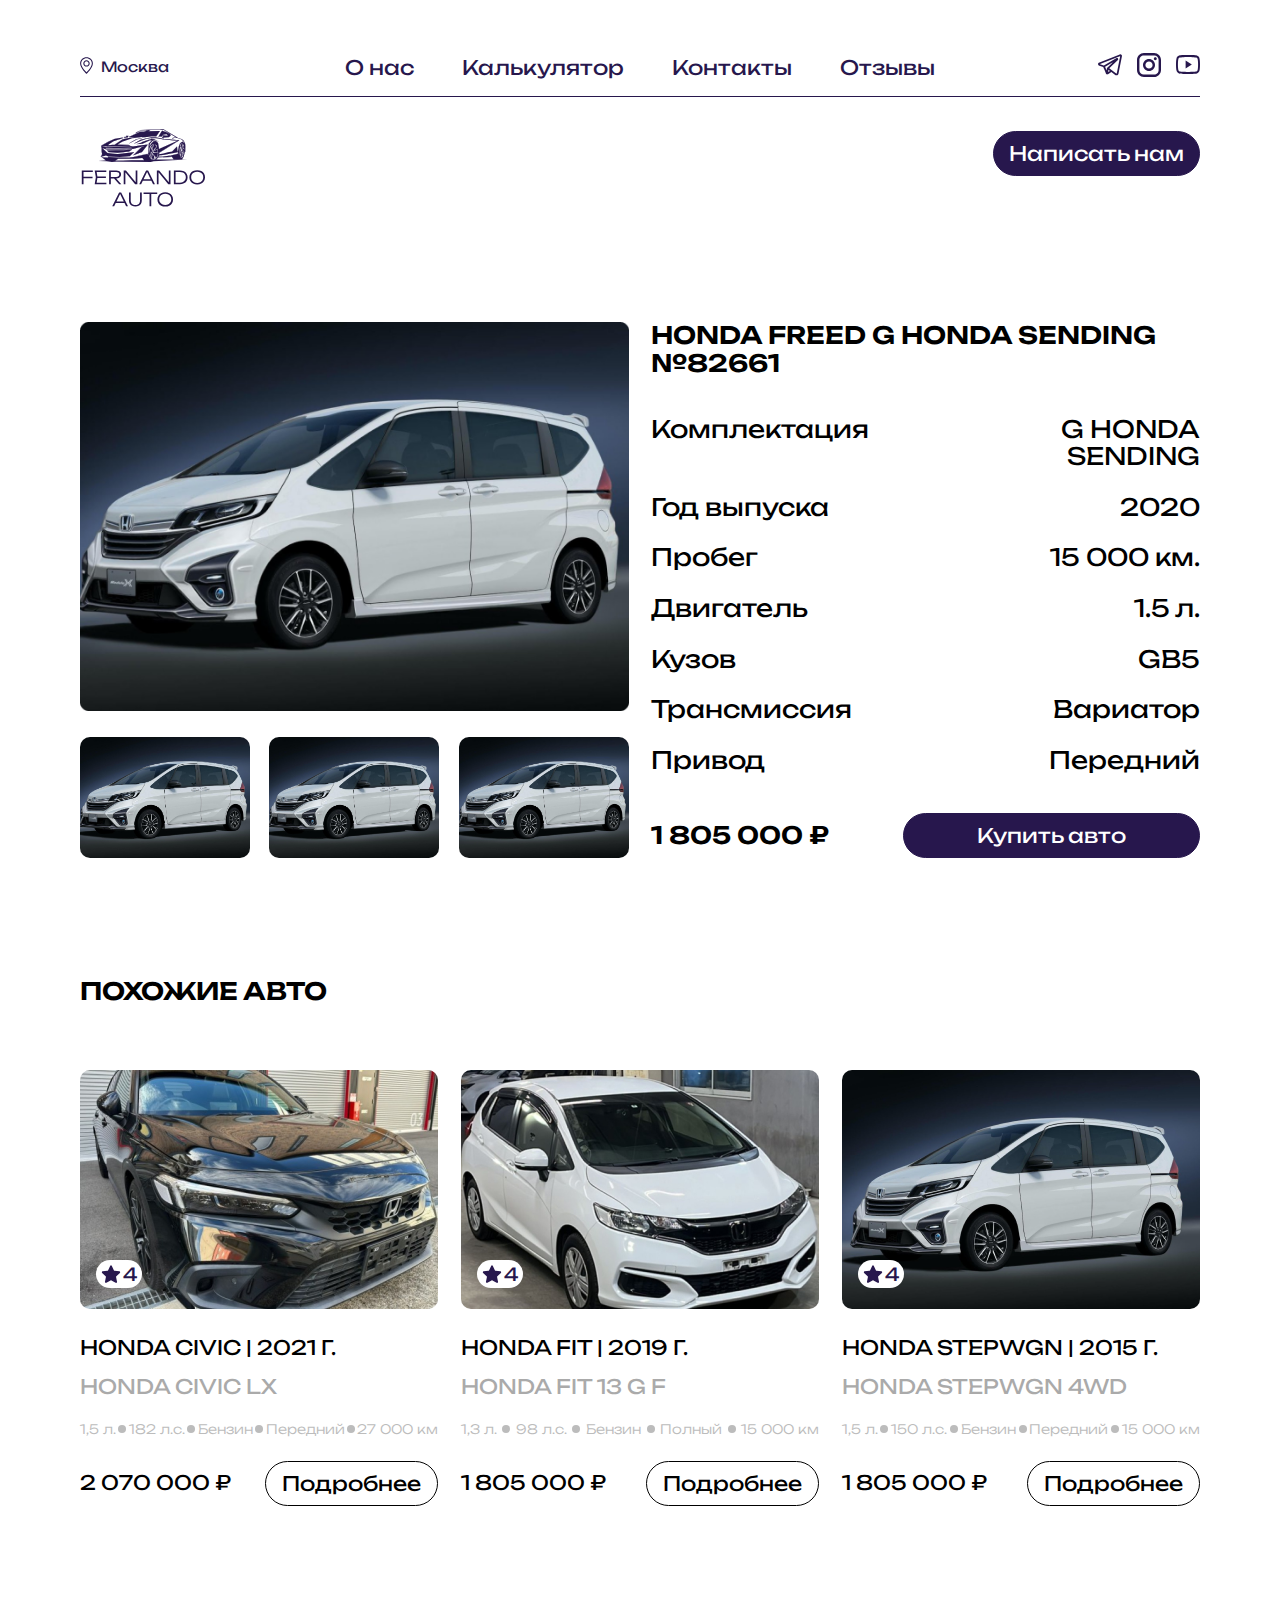
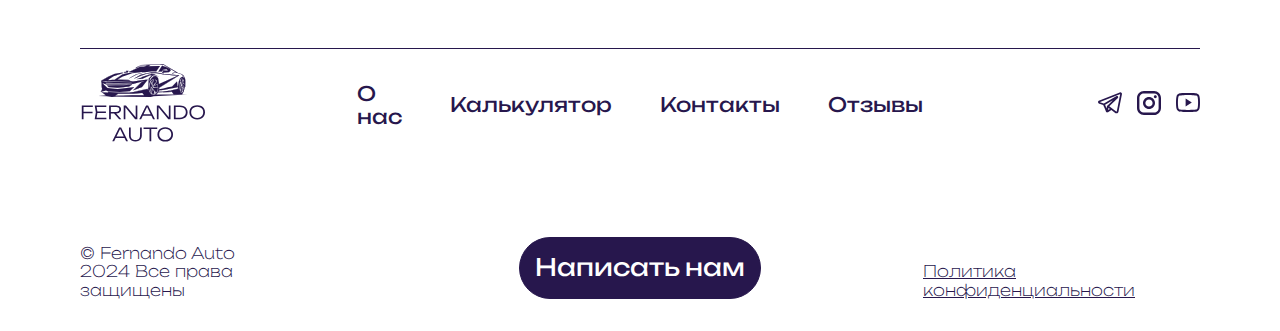
==== pages/auto/auto.html @ 006fdbab "desktop all pages add commit" ====
<!DOCTYPE html>
<html lang="en">

<head>
    <meta charset="UTF-8">
    <meta name="viewport" content="width=device-width, initial-scale=1.0">
    <link rel="stylesheet" href="../../normalize.css">
    <link rel="stylesheet" href="./auto.css">
    <title>Fernando Auto || Автомобиль</title>
</head>

<body>
    <div id="root">
        <!-- Header -->
        <header>
            <ul class="location">
                <li class="location__item"><img class="location__img" src="../../images/location_dark.svg"
                        alt="location-image"></img></li>
                <li class="location__item">
                    <div class="location__text">Москва</div>
                </li>

            </ul>
            <ul class="top-menu">
                <li class="top-menu__item"><a class="top-menu__item__link" href="../../index.html">О нас</a></li>
                <li class="top-menu__item"><a class="top-menu__item__link"
                        href="../calculator/calculator.html">Калькулятор</a></li>
                <li class="top-menu__item"><a class="top-menu__item__link" href="../../index.html">Контакты</a></li>
                <li class="top-menu__item"><a class="top-menu__item__link" href="../reviews/reviews.html">Отзывы</a></li>
            </ul>
            <ul class="socials">
                <li class="socials__item">
                    <a class="socials__item__link" href="#">
                        <img class="socials__item__img" src="../../images/telegram_dark.svg" alt="telegram-icon">
                    </a>
                </li>
                <li class="socials__item">
                    <a class="socials__item__link" href="#">
                        <img class="socials__item__img" src="../../images/instagram_dark.svg" alt="instagram-icon">
                    </a>
                </li>
                <li class="socials__item">
                    <a class="socials__item__link" href="#">
                        <img class="socials__item__img" src="../../images/youtube_dark.svg" alt="youtube-icon">
                    </a>
                </li>
            </ul>
            <a class="logo__link" href="../../index.html"><img class="logo__img" src="../../images/logo_dark.svg"
                    alt="Логотип компании Fernando Auto"></img></a>
            <button type="submit" class="feedback write">Написать нам</button>
        </header>
        <main>
            <!-- Конкретное авто -->
            <section class="auto">
                <div class="auto__card">
                    <div class="auto__card__img">
                        <img class="auto__card__img__main" src="../../images/auto_card.png" alt="auto image">
                        <div class="auto__card__img__extra">
                            <img class="auto__card__img__extra__item" src="../../images/auto_card.png" alt="auto image">
                            <img class="auto__card__img__extra__item" src="../../images/auto_card.png" alt="auto image">
                            <img class="auto__card__img__extra__item" src="../../images/auto_card.png" alt="auto image">
                        </div>
                    </div>
                    <div class="auto__card__description">
                        <div class="auto__card__title">HONDA FREED G HONDA SENDING №82661</div>
                        <div class="auto__card__specifications">
                            <div class="auto__card__specification equipment">
                                <div class="auto__card__specification__name">Комплектация</div>
                                <div class="auto__card__specification__value">G HONDA SENDING</div>
                            </div>
                            <div class="auto__card__specification year">
                                <div class="auto__card__specification__name">Год выпуска</div>
                                <div class="auto__card__specification__value">2020</div>
                            </div>
                            <div class="auto__card__specification mileage">
                                <div class="auto__card__specification__name">Пробег</div>
                                <div class="auto__card__specification__value">15 000 км.</div>
                            </div>
                            <div class="auto__card__specification engine">
                                <div class="auto__card__specification__name">Двигатель</div>
                                <div class="auto__card__specification__value">1.5 л.</div>
                            </div>
                            <div class="auto__card__specification body">
                                <div class="auto__card__specification__name">Кузов</div>
                                <div class="auto__card__specification__value">GB5</div>
                            </div>
                            <div class="auto__card__specification transmission">
                                <div class="auto__card__specification__name">Трансмиссия</div>
                                <div class="auto__card__specification__value">Вариатор</div>
                            </div>
                            <div class="auto__card__specification drive">
                                <div class="auto__card__specification__name">Привод</div>
                                <div class="auto__card__specification__value">Передний</div>
                            </div>

                        </div>
                        <div class="auto__card__footer">
                            <div class="auto__card__price">1 805 000 ₽</div>
                            <button class="auto__card__button order">Купить авто</button>
                        </div>
                    </div>

                </div>
                <div class="auto__similar">
                    <div class="auto__similar__title">
                        похожие авто
                    </div>
                    <div class="auto__similar__contaiter">
                        <div class="auto__similar__card">
                            <div class="auto__similar__card__rating">
                                <img class="auto__similar__card__rating__img" src="../../images/star.svg" alt="star">
                                <div class="auto__similar__card__rating__value">4</div>
                            </div>
                            <img class="auto__similar__card__img" src="../../images/similar_auto1.png" alt="auto image">
                            <div class="auto__similar__card__title"><span
                                    class="auto__similar__card__title__model">HONDA CIVIC</span> |
                                <span class="auto__similar__card__title__year">2021 г.</span>
                            </div>
                            <div class="auto__similar__card__subtitle">HONDA CIVIC LX</div>
                            <div class="auto__similar__card__properties">
                                <div class="auto__similar__card__propertie">1,5 л.</div>
                                <div class="separator"></div>
                                <div class="auto__similar__card__propertie">182 л.с.</div>
                                <div class="separator"></div>
                                <div class="auto__similar__card__propertie">Бензин</div>
                                <div class="separator"></div>
                                <div class="auto__similar__card__propertie">Передний</div>
                                <div class="separator"></div>
                                <div class="auto__similar__card__propertie">27 000 км</div>
                            </div>
                            <div class="auto__similar__card__footer">
                                <div class="auto__similar__card__price">2 070 000 ₽</div>
                                <a href="../auto/auto.html"><button
                                        class="auto__similar__card__about">Подробнее</button></a>
                            </div>
                        </div>
                        <div class="auto__similar__card">
                            <div class="auto__similar__card__rating">
                                <img class="auto__similar__card__rating__img" src="../../images/star.svg" alt="star">
                                <div class="auto__similar__card__rating__value">4</div>
                            </div>
                            <img class="auto__similar__card__img" src="../../images/similar_auto2.png" alt="auto image">
                            <div class="auto__similar__card__title"><span
                                    class="auto__similar__card__title__model">HONDA FIT</span> |
                                <span class="auto__similar__card__title__year">2019 г.</span>
                            </div>
                            <div class="auto__similar__card__subtitle">HONDA FIT 13 G F</div>
                            <div class="auto__similar__card__properties">
                                <div class="auto__similar__card__propertie">1,3 л.</div>
                                <div class="separator"></div>
                                <div class="auto__similar__card__propertie">98 л.с.</div>
                                <div class="separator"></div>
                                <div class="auto__similar__card__propertie">Бензин</div>
                                <div class="separator"></div>
                                <div class="auto__similar__card__propertie">Полный</div>
                                <div class="separator"></div>
                                <div class="auto__similar__card__propertie">15 000 км</div>
                            </div>
                            <div class="auto__similar__card__footer">
                                <div class="auto__similar__card__price">1 805 000 ₽</div>
                                <a href="../auto/auto.html"><button
                                        class="auto__similar__card__about">Подробнее</button></a>
                            </div>
                        </div>
                        <div class="auto__similar__card">
                            <div class="auto__similar__card__rating">
                                <img class="auto__similar__card__rating__img" src="../../images/star.svg" alt="star">
                                <div class="auto__similar__card__rating__value">4</div>
                            </div>
                            <img class="auto__similar__card__img" src="../../images/similar_auto3.png" alt="auto image">
                            <div class="auto__similar__card__title"><span
                                    class="auto__similar__card__title__model">HONDA STEPWGN</span> |
                                <span class="auto__similar__card__title__year">2015 г.</span>
                            </div>
                            <div class="auto__similar__card__subtitle">HONDA STEPWGN 4WD </div>
                            <div class="auto__similar__card__properties">
                                <div class="auto__similar__card__propertie">1,5 л.</div>
                                <div class="separator"></div>
                                <div class="auto__similar__card__propertie">150 л.с.</div>
                                <div class="separator"></div>
                                <div class="auto__similar__card__propertie">Бензин</div>
                                <div class="separator"></div>
                                <div class="auto__similar__card__propertie">Передний</div>
                                <div class="separator"></div>
                                <div class="auto__similar__card__propertie">15 000 км</div>
                            </div>
                            <div class="auto__similar__card__footer">
                                <div class="auto__similar__card__price">1 805 000 ₽</div>
                                <a href="../auto/auto.html"><button
                                        class="auto__similar__card__about">Подробнее</button></a>
                            </div>
                        </div>

                    </div>
                </div>
            </section>
        </main>
        <!-- Footer -->
        <footer>
            <a class="footer__logo__link" href="../../index.html">
                <img class="footer__logo__img" src="../../images/logo_dark.svg"
                    alt="Логотип компании Fernando Auto"></img>
            </a>
            <ul class="footer-menu">
                <li class="footer-menu__item"><a class="footer-menu__item__link" href="../../index.html">О нас</a></li>
                <li class="footer-menu__item"><a class="footer-menu__item__link"
                        href="../calculator/calculator.html">Калькулятор</a></li>
                <li class="footer-menu__item"><a class="footer-menu__item__link" href="../../index.html">Контакты</a></li>
                <li class="footer-menu__item"><a class="footer-menu__item__link" href="../reviews/reviews.html">Отзывы</a></li>
            </ul>
            <ul class="footer__socials">
                <li class="footer__socials__item">
                    <a class="footer__socials__item__link" href="#">
                        <img class="footer__socials__item__img" src="../../images/telegram_dark.svg"
                            alt="telegram-icon">
                    </a>
                </li>
                <li class="footer__socials__item">
                    <a class="footer__socials__item__link" href="#">
                        <img class="footer__socials__item__img" src="../../images/instagram_dark.svg"
                            alt="instagram-icon">
                    </a>
                </li>
                <li class="footer__socials__item">
                    <a class="footer__socials__item__link" href="#">
                        <img class="footer__socials__item__img" src="../../images/youtube_dark.svg" alt="youtube-icon">
                    </a>
                </li>
            </ul>
            <div class="footer__license">© Fernando Auto 2024
                Все права защищены</div>
            <button type="submit" class="footer__button write">Написать нам</button>
            <div class="footer__confidentiality"><a class="footer__confidentiality__link" href="#">Политика
                    конфиденциальности</a></div>
        </footer>
    </div>

    <!-- Оставить заявку -->
    <div class="popup hidden">
        <div class="popup__container">
            <button class="popup__close" type="submit">
                <span class="visually-hidden">Кнопка закрытия окна</span>
            </button>
            <form class="popup__content">
                <label>
                    <input type="text" name="name" class="popup__content__item name" placeholder="ФИО" />
                </label>
                <label>
                    <input type="text" name="phone" class="popup__content__item phone" placeholder="+7 999 999 99 99" />
                </label>
                <label>
                    <input type="text" name="email" class="popup__content__item email" placeholder="Email" />
                </label>
                <label>
                    <span>Какой автомобиль Вас интересует?</span>
                    <textarea type="text" name="details" class="popup__content__item details"
                        placeholder="Марка, модель, год, пробег, комплектация и бюджет"></textarea>
                </label>
                <button class="popup__button" type="submit">Отправить</button>
            </form>
        </div>
    </div>
    <!-- Задать вопрос -->
    <div class="popup2 hidden">
        <div class="popup2__container">
            <button class="popup2__close" type="submit">
                <span class="visually-hidden">Кнопка закрытия окна</span>
            </button>
            <form class="popup2__content">
                <label>
                    <input type="text" name="name" class="popup2__content__item name" placeholder="ФИО" />
                </label>
                <label>
                    <input type="text" name="phone" class="popup2__content__item phone"
                        placeholder="+7 999 999 99 99" />
                </label>
                <label>
                    <input type="text" name="email" class="popup2__content__item email" placeholder="Email" />
                </label>
                <label>
                    <span>Напишите свой вопрос в поле ниже</span>
                    <textarea type="text" name="details" class="popup2__content__item details"
                        placeholder="Комментарий"></textarea>
                </label>
                <button class="popup2__button" type="submit">Отправить</button>
            </form>
        </div>
    </div>
    <script src="./auto.js"></script>
</body>

</html>
---- pages/auto/auto.css ----
@font-face {
  font-family: Unbounded;
  src: url("../../fonts/Unbounded/Unbounded-VariableFont_wght.ttf");
}

@font-face {
  font-family: TTTravels;
  src: url("../../fonts/TTTravels/TTTravels-Regular.ttf");
}

* {
  --text-color: #ffffff;
  --bg-color: #27174d;

  list-style-type: none;
  box-sizing: border-box;
  text-decoration: none;
  margin: 0;
  padding: 0;

  font-family: Unbounded;
}

select {
  -webkit-appearance: none;
  -moz-appearance: none;
  appearance: none;
}

html,
body,
#root {
  width: 100%;

  position: relative;
}

/* Header */

header {
  display: grid;

  grid-template-columns: 1fr 3fr 1fr;
  grid-template-rows: 0.3fr 0.7fr;

  padding: 48px 80px 0;

  /* position: absolute; */

  width: 100%;

  top: 48px;
  left: 0;

  color: var(--bg-color);

  z-index: 10;
}

.location {
  grid-row: 1;
  grid-column: 1;
  align-self: center;

  display: flex;
  flex-wrap: nowrap;
  align-items: center;
  gap: 8px;

  height: 49px;

  border-bottom: 1px solid var(--bg-color);
  padding-bottom: 10px;
}

.location__img {
  width: 12.75px;
  height: 17px;

  cursor: pointer;
}

.location__text {
  font-size: 14px;
  font-weight: 400;
  text-align: left;
}

.top-menu {
  grid-row: 1;
  grid-column: 2;
  align-self: center;

  display: flex;
  flex-wrap: nowrap;
  align-items: center;
  justify-content: center;
  gap: 48px;

  height: 49px;

  border-bottom: 1px solid var(--bg-color);
  padding-bottom: 10px;
}

.top-menu__item__link {
  font-size: 20px;
  font-weight: 400;

  color: var(--bg-color);
}

.socials {
  grid-row: 1;
  grid-column: 3;
  align-self: center;

  display: flex;
  flex-wrap: nowrap;
  align-items: center;
  justify-content: flex-end;
  gap: 15px;

  width: 100%;
  height: 49px;

  border-bottom: 1px solid var(--bg-color);
  padding-bottom: 10px;
}

.socials__item__img {
  width: 24px;
  height: 24px;
}

.logo__link {
  grid-row: 2;
  grid-column: 1;

  display: flex;
  align-items: flex-end;

  height: 113px;
}

.logo__img {
  width: 126px;
  height: 81px;
}

.feedback {
  grid-row: 2;
  grid-column: 3;
  align-self: center;
  justify-self: end;

  width: 207px;
  height: 45px;

  padding: 10px 15px;

  border: 1px solid var(--bg-color);
  border-radius: 50px;

  background-color: var(--bg-color);

  color: var(--text-color);
  font-size: 20px;
  font-weight: 400;

  cursor: pointer;
}

.feedback:focus {
  color: #4e23f0;
}

.feedback:hover {
  color: var(--bg-color);
  background-color: transparent;
}

/* Конкретное авто */

.auto {
  padding: 112px 80px 0;
}

.auto__card {
  display: flex;
  flex-wrap: nowrap;
  justify-content: space-between;
}

.auto__card__img {
  width: 49%;
  border-radius: 10px;
}

.auto__card__img__main {
  width: 100%;
  margin-bottom: 23px;
}

.auto__card__img__extra {
  display: flex;
  flex-wrap: nowrap;
  justify-content: space-between;
}

.auto__card__img__extra__item {
  width: 31%;
  border-radius: 10px;
}

.auto__card__description {
  width: 49%;

  display: flex;
  flex-direction: column;
  justify-content: space-between;
}

.auto__card__title {
  font-size: 24px;
  font-weight: 600;
}

.auto__card__specification {
  display: flex;
  justify-content: space-between;

  font-size: 24px;
  font-weight: 400;

  margin-bottom: 23px;
}

.auto__card__specification:last-child {
  margin-bottom: 0;
}

.auto__card__specification__name {
  width: 49%;
}

.auto__card__specification__value {
  width: 49%;
  text-align: right;
}

.auto__card__footer {
  display: flex;
  justify-content: space-between;
  align-items: center;
}

.auto__card__price {
  font-size: 24px;
  font-weight: 600;
}

.auto__card__button {
  width: 297px;
  padding: 10px 16px;

  border-radius: 50px;
  background-color: var(--bg-color);
  border: 1px solid var(--bg-color);
  color: var(--text-color);

  font-size: 20px;
  font-weight: 400;

  cursor: pointer;
}

.auto__card__button:hover {
  background-color: var(--text-color);

  color: var(--bg-color);
}

.auto__similar {
  padding: 120px 0 0;
}

.auto__similar__title {
  font-size: 24px;
  font-weight: 600;
  text-transform: uppercase;
  padding-bottom: 64px;
}

.auto__similar__contaiter {
  display: flex;
  flex-wrap: wrap;
  justify-content: space-between;

  width: 100%;
}

.auto__similar__card {
  width: 32%;
  position: relative;
  padding-bottom: 30px;
}

.auto__similar__card__rating {
  position: absolute;
  top: 190px;
  left: 16px;

  display: flex;
  gap: 2px;

  align-items: end;

  background-color: var(--text-color);

  padding: 4px 5px;

  border-radius: 20px;
}

.auto__similar__card__rating__img {
  width: 20px;
  height: 20px;
}

.auto__similar__card__rating__value {
  color: var(--bg-color);
  font-size: 18px;
  font-weight: 400;
}

.auto__similar__card__img {
  width: 100%;
  height: 239px;

  border-radius: 10px;
  object-fit: cover;
}

.auto__similar__card__title {
  padding: 24px 0 16px;

  font-size: 20px;
  font-weight: 400;
  text-transform: uppercase;
}

.auto__similar__card__subtitle {
  font-size: 20px;
  font-weight: 400;
  text-transform: uppercase;
  color: #aaaaaa;
}

.auto__similar__card__properties {
  display: flex;
  flex-wrap: nowrap;
  justify-content: space-between;
  align-items: center;

  padding: 24px 0;
}

.auto__similar__card__propertie {
  color: #bcbcbc;

  font-size: 13px;
  font-weight: 300;
}

.separator {
  width: 8px;
  height: 8px;
  border-radius: 50%;
  background-color: #bcbcbc;
}

.auto__similar__card__footer {
  display: flex;
  justify-content: space-between;
  align-items: center;
}

.auto__similar__card__price {
  font-family: Unbounded;
  font-size: 20px;
  font-weight: 400;
  line-height: 24.8px;
  text-align: left;
}

.auto__similar__card__about {
  padding: 10px 16px;

  border-radius: 50px;
  border: 1px solid #000000;

  font-size: 20px;
  font-weight: 400;

  background-color: transparent;

  cursor: pointer;
}

.auto__similar__card__about:hover {
  background-color: var(--bg-color);
  color: var(--text-color);
  border: 1px solid var(--bg-color);
}

/* Footer */

footer {
  display: grid;

  grid-template-columns: 1fr 2fr 1fr;
  grid-template-rows: 45fr 55fr;

  padding: 112px 80px 32px;

  width: 100%;

  color: var(--bg-color);
}

.footer__logo__link {
  grid-row: 1;
  grid-column: 1;

  display: flex;
  align-items: flex-end;

  height: 113px;

  border-top: 1px solid var(--bg-color);
}

.footer__logo__img {
  width: 126px;
  height: 81px;

  align-self: center;
}

.footer-menu {
  grid-row: 1;
  grid-column: 2;
  align-self: center;

  display: flex;
  flex-wrap: nowrap;
  align-items: center;
  justify-content: center;
  gap: 48px;

  height: 113px;

  border-top: 1px solid var(--bg-color);
}

.footer-menu__item__link {
  font-size: 20px;
  font-weight: 400;

  color: var(--bg-color);
}

.footer__socials {
  grid-row: 1;
  grid-column: 3;
  align-self: center;

  display: flex;
  flex-wrap: nowrap;
  align-items: center;
  justify-content: flex-end;
  gap: 15px;

  width: 100%;
  height: 113px;

  border-top: 1px solid var(--bg-color);
}

.footer__socials__item__img {
  width: 24px;
  height: 24px;
}

.footer__license {
  grid-row: 2;
  grid-column: 1;

  align-self: end;
  justify-self: start;

  font-size: 16px;
  font-weight: 200;

  width: 208px;
}

.footer__button {
  grid-row: 2;
  grid-column: 2;

  align-self: end;
  justify-self: center;

  border: 1px solid var(--bg-color);
  background-color: var(--bg-color);
  color: var(--text-color);

  font-size: 24px;
  font-weight: 400;

  width: 242px;
  height: 62px;

  padding: 14px;

  border-radius: 50px;

  cursor: pointer;
}

.footer__button:focus {
  background-color: #4e23f0;
  border: 1px solid #4e23f0;
}

.footer__button:hover {
  background-color: transparent;
  border: 1px solid var(--bg-color);
  color: var(--bg-color);
}

.footer__confidentiality {
  grid-row: 2;
  grid-column: 3;

  justify-items: end;

  align-self: end;
  justify-self: center;

  font-size: 16px;
  font-weight: 200;
}

.footer__confidentiality__link {
  font-size: 16px;
  font-weight: 200;

  color: var(--bg-color);

  text-decoration: underline;
}

/* Форма обратной связи */
.popup,
.popup2 {
  position: fixed;

  top: 0;

  display: flex;
  justify-content: center;
  align-items: center;

  width: 100%;
  height: 100%;

  background-color: rgba(0, 0, 0, 0.6);

  z-index: 10;
}

.popup__container,
.popup2__container {
  background-color: #4822a1;

  color: var(--text-color);

  width: 584px;
  height: 611px;

  border-radius: 10px;

  position: absolute;

  padding: 44px 40px;

  font-size: 20px;
  font-weight: 300px;
}

.popup__close,
.popup2__close {
  position: absolute;
  top: 16px;
  right: 16px;

  width: 16px;
  height: 16px;

  background-image: url("../../images/close.svg");
  background-repeat: no-repeat;
  background-color: initial;
  background-size: cover;

  border: none;

  cursor: pointer;
}

.visually-hidden {
  position: absolute;

  width: 1px;
  height: 1px;

  margin: -1px;
  padding: 0;

  border: 0;

  clip: rect(0 0 0 0);
  overflow: hidden;
}

.popup__content__item,
.popup2__content__item {
  width: 100%;
  height: 57px;

  border: 1px solid var(--text-color);

  font-size: 20px;
  font-weight: 300;

  margin-bottom: 34px;

  background-color: #4822a1;

  padding: 16px;

  border-radius: 30px;

  color: var(--text-color);
}

.popup__content__item::placeholder,
.popup2__content__item::placeholder {
  color: var(--text-color);
}

.details {
  min-height: 116px;
}

label span {
  display: block;

  font-size: 16px;
  font-weight: 300;

  margin-bottom: 8px;

  padding-left: 10px;
}

.popup__button,
.popup2__button {
  width: 100%;

  font-size: 32px;
  font-weight: 300;

  padding: 16px 10px;

  border-radius: 30px;
  border: 1px solid var(--text-color);
  background-color: var(--text-color);
  color: #000000;

  cursor: pointer;
}

.popup__button:hover,
.popup2__button:hover {
  background-color: transparent;
  color: var(--text-color);
}

.hidden {
  display: none;
}

.selected {
  color: #4e23f0;
}
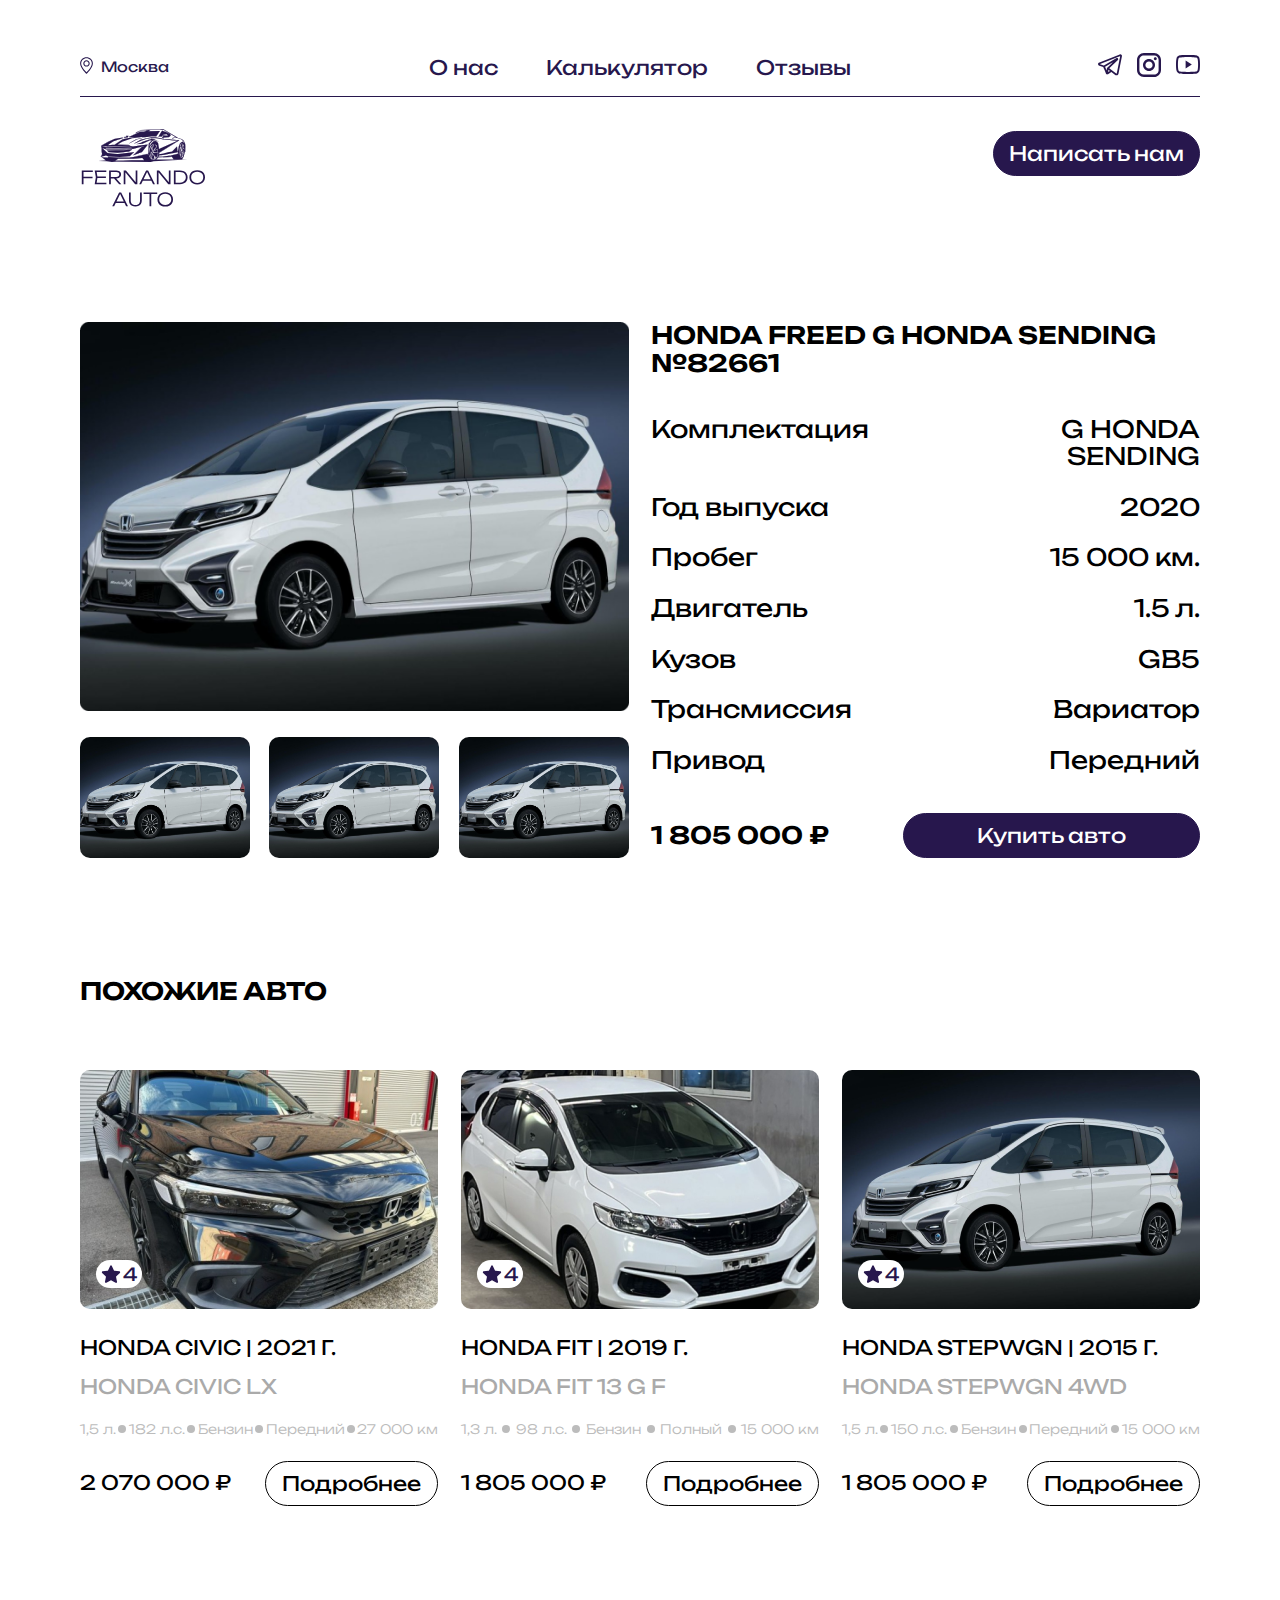
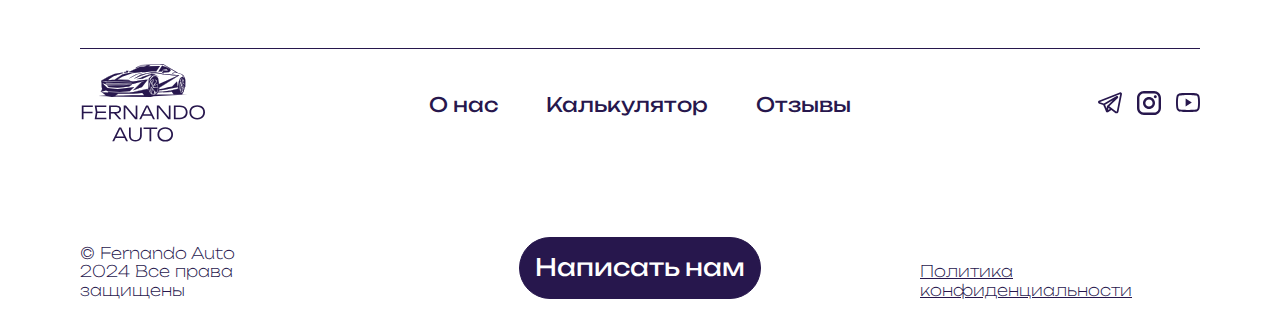
==== commit 4769835b: "mobile pages add commit" ====
--- a/pages/auto/auto.html
+++ b/pages/auto/auto.html
@@ -19,14 +19,21 @@
                 <li class="location__item">
                     <div class="location__text">Москва</div>
                 </li>
-
+            </ul>
+            <img class="hamburger-menu" src="../../images/hamburger_dark.svg" alt="hamburger menu">
+            <ul class="hamburger-menu__list hidden">
+                <li class="hamburger-menu__item"><a href="../../index.html">О нас</a></li>
+                <li class="hamburger-menu__item"><a href="../calculator/calculator.html">Калькулятор</a></li>
+                <!-- <li class="hamburger-menu__item"><a href="../../index.html">Контакты</a></li> -->
+                <li class="hamburger-menu__item"><a href="../reviews/reviews.html">Отзывы</a></li>
             </ul>
             <ul class="top-menu">
                 <li class="top-menu__item"><a class="top-menu__item__link" href="../../index.html">О нас</a></li>
                 <li class="top-menu__item"><a class="top-menu__item__link"
                         href="../calculator/calculator.html">Калькулятор</a></li>
-                <li class="top-menu__item"><a class="top-menu__item__link" href="../../index.html">Контакты</a></li>
-                <li class="top-menu__item"><a class="top-menu__item__link" href="../reviews/reviews.html">Отзывы</a></li>
+                <!-- <li class="top-menu__item"><a class="top-menu__item__link" href="../../index.html">Контакты</a></li> -->
+                <li class="top-menu__item"><a class="top-menu__item__link" href="../reviews/reviews.html">Отзывы</a>
+                </li>
             </ul>
             <ul class="socials">
                 <li class="socials__item">
@@ -54,6 +61,7 @@
             <section class="auto">
                 <div class="auto__card">
                     <div class="auto__card__img">
+                        <div class="auto__card__title_mobile">HONDA FREED G HONDA SENDING №82661</div>
                         <img class="auto__card__img__main" src="../../images/auto_card.png" alt="auto image">
                         <div class="auto__card__img__extra">
                             <img class="auto__card__img__extra__item" src="../../images/auto_card.png" alt="auto image">
@@ -189,6 +197,10 @@
                                 <a href="../auto/auto.html"><button
                                         class="auto__similar__card__about">Подробнее</button></a>
                             </div>
+                        </div>
+                        <div class="auto__similar__arrows">
+                            <img class="auto__similar__arrow__back" src="../../images/arrow_back.svg" alt="arrow back">
+                            <img class="auto__similar__arrow__next" src="../../images/arrow_next.svg" alt="arrow next">
                         </div>
 
                     </div>
@@ -205,8 +217,9 @@
                 <li class="footer-menu__item"><a class="footer-menu__item__link" href="../../index.html">О нас</a></li>
                 <li class="footer-menu__item"><a class="footer-menu__item__link"
                         href="../calculator/calculator.html">Калькулятор</a></li>
-                <li class="footer-menu__item"><a class="footer-menu__item__link" href="../../index.html">Контакты</a></li>
-                <li class="footer-menu__item"><a class="footer-menu__item__link" href="../reviews/reviews.html">Отзывы</a></li>
+                <!-- <li class="footer-menu__item"><a class="footer-menu__item__link" href="../../index.html">Контакты</a></li> -->
+                <li class="footer-menu__item"><a class="footer-menu__item__link"
+                        href="../reviews/reviews.html">Отзывы</a></li>
             </ul>
             <ul class="footer__socials">
                 <li class="footer__socials__item">
--- a/pages/auto/auto.css
+++ b/pages/auto/auto.css
@@ -86,6 +86,28 @@
   text-align: left;
 }
 
+.hamburger-menu {
+  width: 24px;
+  display: none;
+  cursor: pointer;
+
+  z-index: 100;
+}
+
+.hamburger-menu__list {
+  position: absolute;
+  top: 52px;
+  left: 16px;
+  background-color: var(--text-color);
+  color: var(--bg-color);
+}
+
+.hamburger-menu__item {
+  padding: 10px;
+  cursor: pointer;
+  font-size: 10px;
+}
+
 .top-menu {
   grid-row: 1;
   grid-column: 2;
@@ -221,9 +243,14 @@
   justify-content: space-between;
 }
 
-.auto__card__title {
+.auto__card__title,
+.auto__card__title_mobile {
   font-size: 24px;
   font-weight: 600;
+}
+
+.auto__card__title_mobile {
+  display: none;
 }
 
 .auto__card__specification {
@@ -414,6 +441,10 @@
   border: 1px solid var(--bg-color);
 }
 
+.auto__similar__arrows {
+  display: none;
+}
+
 /* Footer */
 
 footer {
@@ -579,7 +610,7 @@
 
   background-color: rgba(0, 0, 0, 0.6);
 
-  z-index: 10;
+  z-index: 1000;
 }
 
 .popup__container,
@@ -706,3 +737,382 @@
 .selected {
   color: #4e23f0;
 }
+
+.active {
+  z-index: 100;
+}
+
+@media (max-width: 360px) {
+  /* Header */
+
+  header {
+    display: grid;
+
+    grid-template-columns: 1fr 1fr 1fr;
+    grid-template-rows: 1 0fr;
+
+    padding: 16px 16px 0;
+    top: 0;
+
+    justify-content: space-between;
+    align-items: center;
+  }
+
+  .location {
+    display: none;
+  }
+
+  .hamburger-menu {
+    display: block;
+  }
+
+  .top-menu {
+    display: none;
+  }
+
+  .socials {
+    display: none;
+  }
+
+  .logo__link {
+    height: 36px;
+    grid-row: 1;
+    grid-column: 2;
+  }
+
+  .logo__img {
+    width: 56px;
+    height: 36px;
+    align-self: center;
+  }
+
+  .feedback {
+    width: 76px;
+    height: 15px;
+
+    grid-row: 1;
+    grid-column: 3;
+
+    padding: 4px;
+
+    font-size: 6px;
+  }
+
+  /* Конкретное авто */
+
+  .auto {
+    padding: 0 16px;
+  }
+
+  .auto__card {
+    flex-wrap: wrap;
+  }
+
+  .auto__card__img {
+    width: 100%;
+  }
+
+  .auto__card__img__main {
+    width: 100%;
+    margin-bottom: 8px;
+  }
+
+  .auto__card__img__extra__item {
+    width: 49%;
+  }
+
+  .auto__card__img__extra__item:last-child {
+    display: none;
+  }
+
+  .auto__card__description {
+    width: 100%;
+    padding-top: 16px;
+  }
+
+  .auto__card__title {
+    display: none;
+  }
+
+  .auto__card__title_mobile {
+    display: block;
+    font-size: 16px;
+    margin-bottom: 16px;
+  }
+
+  .auto__card__specification {
+    font-size: 12px;
+
+    margin-bottom: 8px;
+  }
+
+  .auto__card__specification__name {
+    width: 49%;
+  }
+
+  .auto__card__specification__value {
+    width: 49%;
+    text-align: right;
+  }
+
+  .auto__card__price {
+    font-size: 12px;
+  }
+
+  .auto__card__button {
+    width: 106px;
+    height: 32px;
+    padding: 5px 8px;
+
+    font-size: 10px;
+    margin-top: 16px;
+  }
+
+  .auto__similar {
+    padding: 24px 0 0;
+  }
+
+  .auto__similar__title {
+    font-size: 16px;
+
+    padding-bottom: 0;
+  }
+
+  .auto__similar__contaiter {
+    position: relative;
+    min-height: 350px;
+  }
+
+  .auto__similar__card {
+    width: 244px;
+    position: absolute;
+    left: 0;
+    top: 20px;
+    background-color: var(--text-color);
+  }
+
+  .auto__similar__card__rating {
+    top: 120px;
+    left: 13px;
+  }
+
+  .auto__similar__card__rating__img {
+    width: 16px;
+    height: 16px;
+  }
+
+  .auto__similar__card__rating__value {
+    font-size: 12px;
+  }
+
+  .auto__similar__card__img {
+    height: 159px;
+  }
+
+  .auto__similar__card__title {
+    padding: 8px 0;
+
+    font-size: 12px;
+  }
+
+  .auto__similar__card__subtitle {
+    font-size: 12px;
+  }
+
+  .auto__similar__card__properties {
+    flex-wrap: wrap;
+
+    padding: 16px 0 0;
+  }
+
+  .auto__similar__card__propertie {
+    font-size: 10px;
+  }
+
+  .auto__similar__card__footer {
+    align-items: center;
+    margin-top: 16px;
+  }
+
+  .auto__similar__card__price {
+    font-size: 12px;
+  }
+
+  .auto__similar__card__about {
+    padding: 5px 8px;
+
+    font-size: 12px;
+  }
+
+  .auto__similar__arrows {
+    position: absolute;
+    bottom: 0;
+    right: 0;
+    display: flex;
+    gap: 8px;
+  }
+
+  .auto__similar__arrow__back,
+  .auto__similar__arrow__next {
+    width: 34px;
+    cursor: pointer;
+  }
+
+  /* Footer */
+
+  footer {
+    display: grid;
+
+    grid-template-columns: 1fr 1fr 3fr;
+    grid-template-rows: 1fr 1fr 0.5fr;
+
+    padding: 16px;
+
+    width: 100%;
+
+    color: var(--bg-color);
+  }
+
+  .footer__logo__link {
+    grid-row: 1;
+    grid-column: 1;
+    align-self: center;
+
+    display: flex;
+    align-items: flex-end;
+
+    height: 36px;
+    padding: 16px 0;
+    display: block;
+    margin-bottom: 16px;
+  }
+
+  .footer__logo__img {
+    width: 56px;
+    height: 36px;
+
+    align-self: center;
+  }
+
+  .footer-menu {
+    grid-row: 1;
+    grid-column: 2 / span 2;
+    align-self: center;
+
+    display: flex;
+    flex-wrap: nowrap;
+    align-items: center;
+    justify-content: center;
+    gap: 8px;
+
+    height: 36px;
+    padding: 16px 0;
+
+    margin-bottom: 16px;
+  }
+
+  .footer-menu__item {
+    padding-top: 22px;
+  }
+
+  .footer-menu__item__link {
+    font-size: 10px;
+
+    display: inline-block;
+    height: 100%;
+  }
+
+  .footer__socials {
+    grid-row: 2;
+    grid-column: 1;
+    align-self: center;
+
+    gap: 8px;
+
+    width: 100%;
+    height: 20px;
+
+    border-top: 0;
+  }
+
+  .footer__socials__item__img {
+    width: 16px;
+    height: 16px;
+  }
+
+  .footer__license {
+    grid-row: 3;
+    grid-column: 3;
+
+    align-self: end;
+    justify-self: end;
+
+    font-size: 8px;
+
+    max-width: 120px;
+    text-align: right;
+  }
+
+  .footer__button {
+    grid-row: 2;
+    grid-column: 3;
+
+    align-self: center;
+    justify-self: end;
+
+    font-size: 10px;
+
+    width: 105px;
+    height: 20px;
+
+    padding: 4px;
+  }
+
+  .footer__confidentiality {
+    grid-row: 3;
+    grid-column: 1 / span 2;
+
+    justify-items: end;
+
+    align-self: end;
+    justify-self: center;
+
+    font-size: 8px;
+  }
+
+  .footer__confidentiality__link {
+    font-size: 8px;
+  }
+
+  /* Форма обратной связи */
+
+  .popup__container,
+  .popup2__container {
+    width: 290px;
+    height: 544px;
+
+    font-size: 10px;
+  }
+
+  .popup__content__item,
+  .popup2__content__item {
+    height: 44px;
+
+    font-size: 10px;
+  }
+
+  label span {
+    font-size: 10px;
+
+    margin-bottom: 16px;
+
+    padding-left: 8px;
+  }
+
+  .popup__button,
+  .popup2__button {
+    font-size: 10px;
+
+    padding: 16px 10px;
+  }
+}
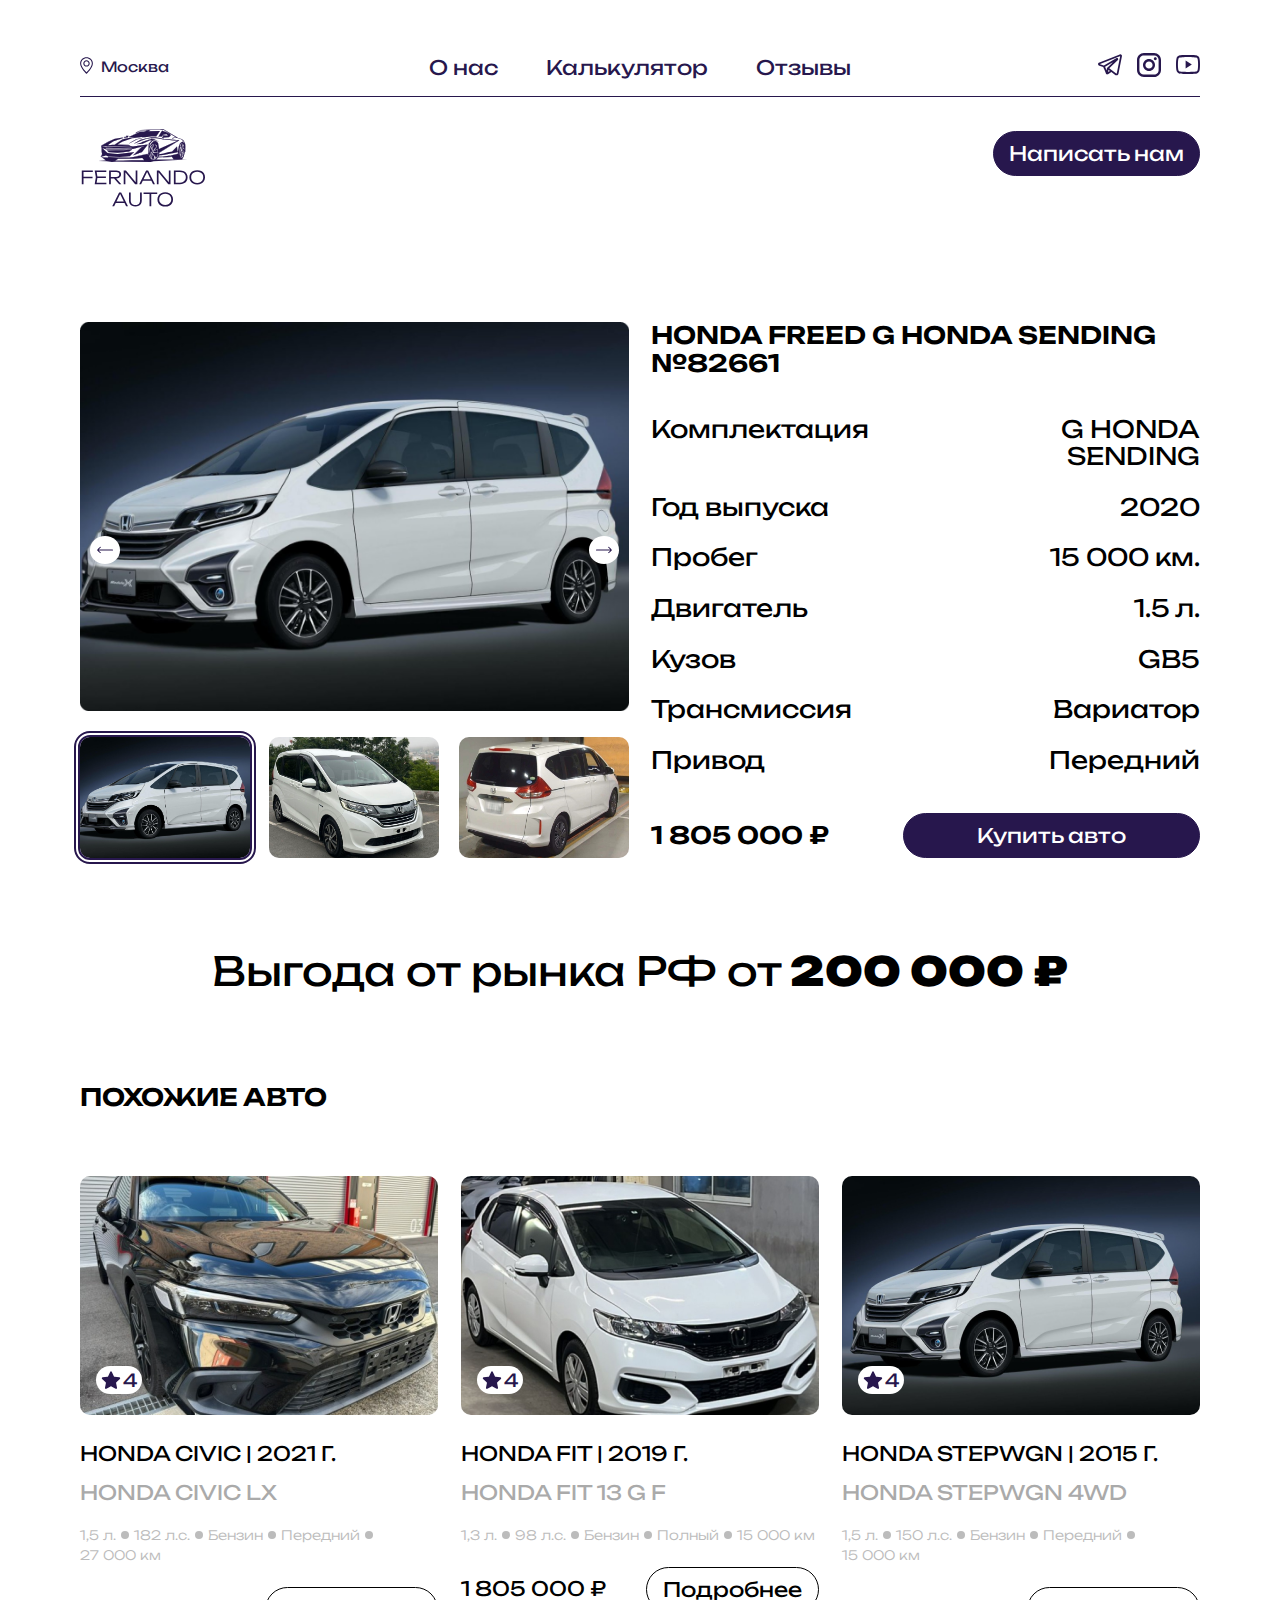
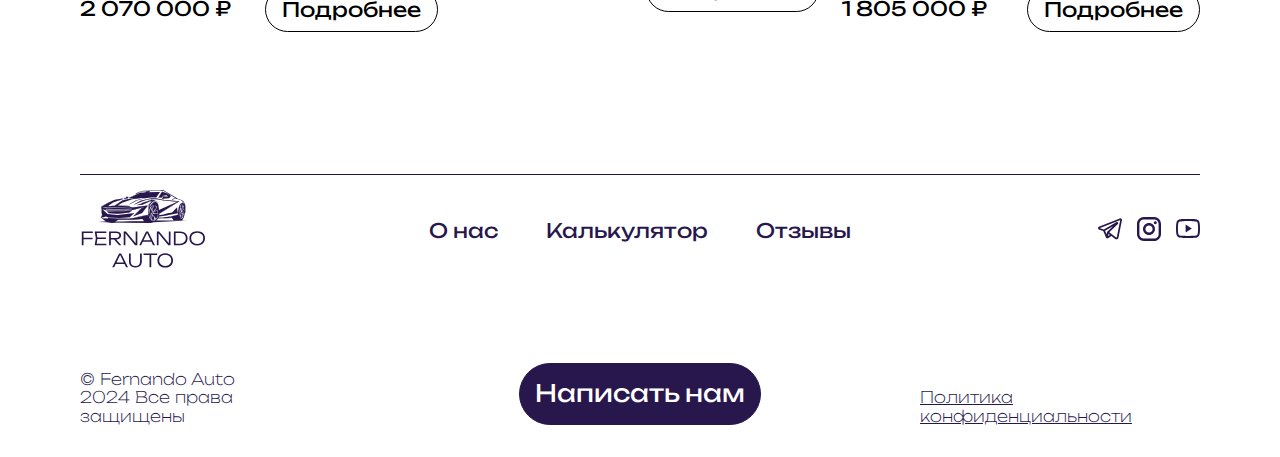
==== commit c7835672: "tablet v. all pages add commit" ====
--- a/pages/auto/auto.html
+++ b/pages/auto/auto.html
@@ -20,7 +20,7 @@
                     <div class="location__text">Москва</div>
                 </li>
             </ul>
-            <img class="hamburger-menu" src="../../images/hamburger_dark.svg" alt="hamburger menu">
+            <img class="hamburger-menu" src="../../images/hamburger2_dark.svg" alt="hamburger menu">
             <ul class="hamburger-menu__list hidden">
                 <li class="hamburger-menu__item"><a href="../../index.html">О нас</a></li>
                 <li class="hamburger-menu__item"><a href="../calculator/calculator.html">Калькулятор</a></li>
@@ -37,17 +37,17 @@
             </ul>
             <ul class="socials">
                 <li class="socials__item">
-                    <a class="socials__item__link" href="#">
+                    <a class="socials__item__link" href="https://t.me/fernandoauto">
                         <img class="socials__item__img" src="../../images/telegram_dark.svg" alt="telegram-icon">
                     </a>
                 </li>
                 <li class="socials__item">
-                    <a class="socials__item__link" href="#">
+                    <a class="socials__item__link" href="https://www.instagram.com/fernandoavto">
                         <img class="socials__item__img" src="../../images/instagram_dark.svg" alt="instagram-icon">
                     </a>
                 </li>
                 <li class="socials__item">
-                    <a class="socials__item__link" href="#">
+                    <a class="socials__item__link" href="https://www.youtube.com/@FernandoAuto">
                         <img class="socials__item__img" src="../../images/youtube_dark.svg" alt="youtube-icon">
                     </a>
                 </li>
@@ -61,12 +61,17 @@
             <section class="auto">
                 <div class="auto__card">
                     <div class="auto__card__img">
+                        <img class="auto__card__img__arrow__back" src="../../images/arrow_back.svg" alt="arrow back">
+                        <img class="auto__card__img__arrow__next" src="../../images/arrow_next.svg" alt="arrow next">
                         <div class="auto__card__title_mobile">HONDA FREED G HONDA SENDING №82661</div>
-                        <img class="auto__card__img__main" src="../../images/auto_card.png" alt="auto image">
+                        <img class="auto__card__img__main" src="../../images/auto_card1.png" alt="auto image">
                         <div class="auto__card__img__extra">
-                            <img class="auto__card__img__extra__item" src="../../images/auto_card.png" alt="auto image">
-                            <img class="auto__card__img__extra__item" src="../../images/auto_card.png" alt="auto image">
-                            <img class="auto__card__img__extra__item" src="../../images/auto_card.png" alt="auto image">
+                            <img class="auto__card__img__extra__item" src="../../images/auto_card1.png"
+                                alt="auto image">
+                            <img class="auto__card__img__extra__item" src="../../images/auto_card2.jpg"
+                                alt="auto image">
+                            <img class="auto__card__img__extra__item" src="../../images/auto_card3.jpg"
+                                alt="auto image">
                         </div>
                     </div>
                     <div class="auto__card__description">
@@ -107,7 +112,10 @@
                             <button class="auto__card__button order">Купить авто</button>
                         </div>
                     </div>
-
+                </div>
+                <div class="profit">
+                    <span class="profit__text">Выгода от рынка РФ от </span>
+                    <span class="profit__value">200 000 ₽</span>
                 </div>
                 <div class="auto__similar">
                     <div class="auto__similar__title">
@@ -223,19 +231,19 @@
             </ul>
             <ul class="footer__socials">
                 <li class="footer__socials__item">
-                    <a class="footer__socials__item__link" href="#">
+                    <a class="footer__socials__item__link" href="https://t.me/fernandoauto">
                         <img class="footer__socials__item__img" src="../../images/telegram_dark.svg"
                             alt="telegram-icon">
                     </a>
                 </li>
                 <li class="footer__socials__item">
-                    <a class="footer__socials__item__link" href="#">
+                    <a class="footer__socials__item__link" href="https://www.instagram.com/fernandoavto">
                         <img class="footer__socials__item__img" src="../../images/instagram_dark.svg"
                             alt="instagram-icon">
                     </a>
                 </li>
                 <li class="footer__socials__item">
-                    <a class="footer__socials__item__link" href="#">
+                    <a class="footer__socials__item__link" href="https://www.youtube.com/@FernandoAuto">
                         <img class="footer__socials__item__img" src="../../images/youtube_dark.svg" alt="youtube-icon">
                     </a>
                 </li>
--- a/pages/auto/auto.css
+++ b/pages/auto/auto.css
@@ -100,6 +100,8 @@
   left: 16px;
   background-color: var(--text-color);
   color: var(--bg-color);
+
+  z-index: 101;
 }
 
 .hamburger-menu__item {
@@ -217,6 +219,29 @@
 .auto__card__img {
   width: 49%;
   border-radius: 10px;
+  position: relative;
+}
+
+.auto__card__img__arrow__back,
+.auto__card__img__arrow__next {
+  width: 30px;
+
+  position: absolute;
+  top: 40%;
+
+  cursor: pointer;
+
+  background-color: var(--text-color);
+  padding: 10px 7px;
+  border-radius: 50%;
+}
+
+.auto__card__img__arrow__back {
+  left: 10px;
+}
+
+.auto__card__img__arrow__next {
+  right: 10px;
 }
 
 .auto__card__img__main {
@@ -230,9 +255,15 @@
   justify-content: space-between;
 }
 
+.active-img {
+  outline: 6px double var(--bg-color);
+}
+
 .auto__card__img__extra__item {
   width: 31%;
   border-radius: 10px;
+
+  cursor: pointer;
 }
 
 .auto__card__description {
@@ -280,6 +311,8 @@
   display: flex;
   justify-content: space-between;
   align-items: center;
+
+  gap: 10px;
 }
 
 .auto__card__price {
@@ -308,8 +341,27 @@
   color: var(--bg-color);
 }
 
+.profit {
+  display: flex;
+  align-items: center;
+  justify-content: center;
+  gap: 8px;
+
+  font-size: 40px;
+
+  padding: 90px 0 0;
+}
+
+.profit__text {
+  font-weight: 400;
+}
+
+.profit__value {
+  font-weight: 900;
+}
+
 .auto__similar {
-  padding: 120px 0 0;
+  padding: 90px 0 0;
 }
 
 .auto__similar__title {
@@ -386,9 +438,10 @@
 
 .auto__similar__card__properties {
   display: flex;
-  flex-wrap: nowrap;
-  justify-content: space-between;
+  flex-wrap: wrap;
+  justify-content: flex-start;
   align-items: center;
+  gap: 5px;
 
   padding: 24px 0;
 }
@@ -742,7 +795,382 @@
   z-index: 100;
 }
 
-@media (max-width: 360px) {
+@media (max-width: 1200px) {
+  .auto__card__specification {
+    font-size: 16px;
+  }
+
+  .auto__card__price {
+    font-size: 16px;
+  }
+
+  .auto__card__button {
+    font-size: 16px;
+    margin-top: 10px;
+  }
+
+  .profit {
+    font-size: 25px;
+  }
+
+  .auto__similar__card__footer {
+    flex-wrap: wrap;
+  }
+
+  .auto__similar__card__price {
+    width: 100%;
+    margin-bottom: 10px;
+  }
+}
+
+@media (max-width: 1010px) {
+}
+
+@media (max-width: 1010px) {
+  .top-menu {
+    gap: 15px;
+  }
+
+  .top-menu__item__link {
+    font-size: 14px;
+  }
+
+  /* Footer */
+
+  footer {
+    display: grid;
+
+    grid-template-columns: 1fr 1fr 3fr;
+    grid-template-rows: 2.5fr 1fr 1fr;
+
+    padding: 16px;
+
+    width: 100%;
+
+    color: var(--bg-color);
+  }
+
+  .footer__logo__link {
+    grid-row: 1;
+    grid-column: 1;
+    align-self: center;
+
+    display: flex;
+    align-items: flex-end;
+
+    height: 104px;
+    padding: 16px 0;
+    display: block;
+    margin-bottom: 16px;
+  }
+
+  .footer__logo__img {
+    width: 162px;
+    height: 104px;
+
+    align-self: center;
+  }
+
+  .footer-menu {
+    grid-row: 1;
+    grid-column: 2 / span 2;
+    align-self: center;
+
+    display: flex;
+    flex-wrap: nowrap;
+    align-items: center;
+    justify-content: flex-end;
+    gap: 32px;
+
+    height: 104px;
+    padding: 16px 0;
+
+    margin-bottom: 16px;
+  }
+
+  .footer-menu__item {
+    padding-top: 22px;
+  }
+
+  .footer-menu__item__link {
+    font-size: 16px;
+
+    display: inline-block;
+    height: 100%;
+  }
+
+  .footer__socials {
+    grid-row: 2;
+    grid-column: 1;
+    align-self: center;
+
+    gap: 33px;
+
+    width: 100%;
+    height: 32px;
+
+    border-top: 0;
+    margin-top: 20px;
+  }
+
+  .footer__socials__item__img {
+    width: 32px;
+    height: 32px;
+  }
+
+  .footer__license {
+    grid-row: 3;
+    grid-column: 1 / span 2;
+
+    align-self: end;
+    justify-self: start;
+
+    font-size: 14px;
+
+    max-width: 200px;
+    text-align: left;
+  }
+
+  .footer__button {
+    grid-row: 2;
+    grid-column: 3;
+
+    align-self: center;
+    justify-self: end;
+
+    font-size: 16px;
+
+    width: 160px;
+    height: 40px;
+
+    padding: 4px;
+  }
+
+  .footer__confidentiality {
+    grid-row: 3;
+    grid-column: 3;
+
+    justify-items: end;
+
+    align-self: end;
+    justify-self: end;
+
+    font-size: 14px;
+  }
+
+  .footer__confidentiality__link {
+    font-size: 14px;
+  }
+}
+
+@media (max-width: 768px) {
+  header {
+    grid-template-columns: 1fr 1fr 1fr;
+    grid-template-rows: 1fr;
+
+    padding: 24px 40px;
+    top: 24px;
+
+    justify-content: space-between;
+    align-items: center;
+  }
+
+  .location {
+    display: none;
+  }
+
+  .hamburger-menu {
+    display: block;
+    width: 53px;
+
+    object-fit: cover;
+  }
+
+  .hamburger-menu__list {
+    top: 100px;
+    left: 30px;
+  }
+
+  .hamburger-menu__item {
+    font-size: 15px;
+  }
+
+  .top-menu {
+    display: none;
+  }
+
+  .socials {
+    display: none;
+  }
+
+  .logo__link {
+    height: 80px;
+    grid-row: 1;
+    grid-column: 2;
+  }
+
+  .logo__img {
+    width: 124px;
+    height: 80px;
+    align-self: center;
+  }
+
+  .feedback {
+    grid-row: 1;
+    grid-column: 3;
+
+    padding: 8px;
+
+    font-size: 14px;
+  }
+
+  /* Конкретное авто */
+
+  .auto {
+    padding: 32px 30px 0;
+  }
+  .auto__card__img__arrow__back,
+  .auto__card__img__arrow__next {
+    top: 35%;
+  }
+
+  .auto__card__img__main {
+    margin-bottom: 16px;
+  }
+
+  .auto__card__title,
+  .auto__card__title_mobile {
+    font-size: 16px;
+  }
+
+  .auto__card__specification {
+    font-size: 14px;
+
+    margin-bottom: 16px;
+  }
+
+  .auto__card__footer {
+    gap: 5px;
+  }
+
+  .auto__card__price {
+    font-size: 16px;
+  }
+
+  .auto__card__button {
+    width: 95%;
+
+    font-size: 15px;
+  }
+
+  .profit {
+    font-size: 20px;
+
+    padding: 40px 0 0;
+  }
+
+  .auto__similar {
+    padding: 32px 0 0;
+  }
+
+  .auto__similar__title {
+    font-size: 16px;
+
+    padding-bottom: 16px;
+  }
+
+  .auto__similar__card__rating {
+    top: 100px;
+    left: 16px;
+  }
+
+  .auto__similar__card__rating__img {
+    width: 16px;
+    height: 16px;
+  }
+
+  .auto__similar__card__rating__value {
+    font-size: 14px;
+  }
+
+  .auto__similar__card__img {
+    height: 131px;
+  }
+
+  .auto__similar__card__title {
+    padding: 16px 0 16px;
+
+    font-size: 16px;
+    min-height: 70px;
+  }
+
+  .auto__similar__card__subtitle {
+    font-size: 16px;
+    min-height: 38px;
+  }
+
+  .auto__similar__card__properties {
+    flex-wrap: wrap;
+
+    padding: 36px 0;
+  }
+
+  .auto__similar__card__propertie {
+    font-size: 10px;
+  }
+
+  .separator {
+    width: 6px;
+    height: 6px;
+  }
+
+  .auto__similar__card__footer {
+    flex-wrap: wrap;
+  }
+
+  .auto__similar__card__price {
+    font-size: 16px;
+    width: 100%;
+  }
+
+  .auto__similar__card__about {
+    font-size: 16px;
+  }
+
+  /* Форма обратной связи */
+
+  .popup__container,
+  .popup2__container {
+    width: 290px;
+    height: 544px;
+
+    font-size: 10px;
+  }
+
+  .popup__content__item,
+  .popup2__content__item {
+    height: 44px;
+
+    font-size: 10px;
+  }
+
+  label span {
+    font-size: 10px;
+
+    margin-bottom: 16px;
+
+    padding-left: 8px;
+  }
+
+  .popup__button,
+  .popup2__button {
+    font-size: 10px;
+
+    padding: 16px 10px;
+  }
+}
+
+@media (max-width: 543px) {
   /* Header */
 
   header {
@@ -764,6 +1192,13 @@
 
   .hamburger-menu {
     display: block;
+    width: 24px;
+    height: 20px;
+  }
+
+  .hamburger-menu__list {
+    top: 50px;
+    left: 16px;
   }
 
   .top-menu {
@@ -866,6 +1301,12 @@
 
     font-size: 10px;
     margin-top: 16px;
+  }
+
+  .profit {
+    font-size: 16px;
+    flex-wrap: wrap;
+    text-align: center;
   }
 
   .auto__similar {
@@ -950,6 +1391,8 @@
     right: 0;
     display: flex;
     gap: 8px;
+
+    z-index: 101;
   }
 
   .auto__similar__arrow__back,
@@ -971,6 +1414,7 @@
     width: 100%;
 
     color: var(--bg-color);
+    margin-top: 80px;
   }
 
   .footer__logo__link {
